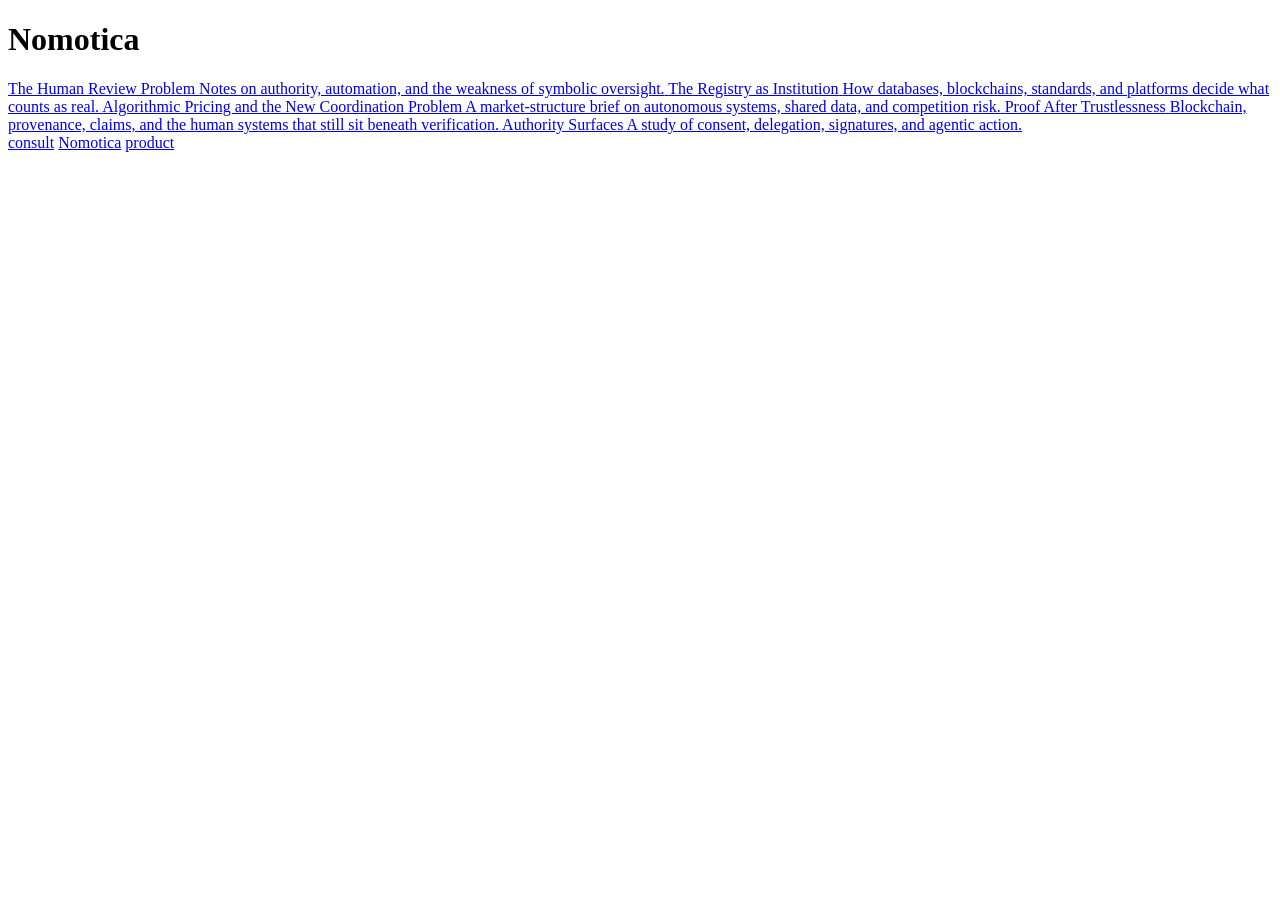
==== index.html @ ebc75185 "Create Nomotica static homepage" ====
<!doctype html>
<html lang="en">
<head>
  <meta charset="utf-8">
  <meta name="viewport" content="width=device-width, initial-scale=1">
  <title>Nomotica</title>
  <meta name="description" content="Nomotica is a journal-led research office for technology, law, markets, and human systems.">
  <link rel="stylesheet" href="styles.css">
</head>
<body>
  <main class="page home" aria-labelledby="page-title">
    <h1 id="page-title" class="visually-hidden">Nomotica</h1>

    <section class="release-list" aria-label="Research and releases">
      <a class="release" href="#">
        <span class="release-title">The Human Review Problem</span>
        <span class="release-meta">Notes on authority, automation, and the weakness of symbolic oversight.</span>
      </a>

      <a class="release" href="#">
        <span class="release-title">The Registry as Institution</span>
        <span class="release-meta">How databases, blockchains, standards, and platforms decide what counts as real.</span>
      </a>

      <a class="release" href="#">
        <span class="release-title">Algorithmic Pricing and the New Coordination Problem</span>
        <span class="release-meta">A market-structure brief on autonomous systems, shared data, and competition risk.</span>
      </a>

      <a class="release" href="#">
        <span class="release-title">Proof After Trustlessness</span>
        <span class="release-meta">Blockchain, provenance, claims, and the human systems that still sit beneath verification.</span>
      </a>

      <a class="release" href="#">
        <span class="release-title">Authority Surfaces</span>
        <span class="release-meta">A study of consent, delegation, signatures, and agentic action.</span>
      </a>
    </section>
  </main>

  <footer class="site-footer" aria-label="Site navigation">
    <a class="footer-link footer-left" href="consult.html">consult</a>
    <a class="brand" href="index.html" aria-label="Nomotica home">Nomotica</a>
    <a class="footer-link footer-right" href="product.html">product</a>
  </footer>
</body>
</html>
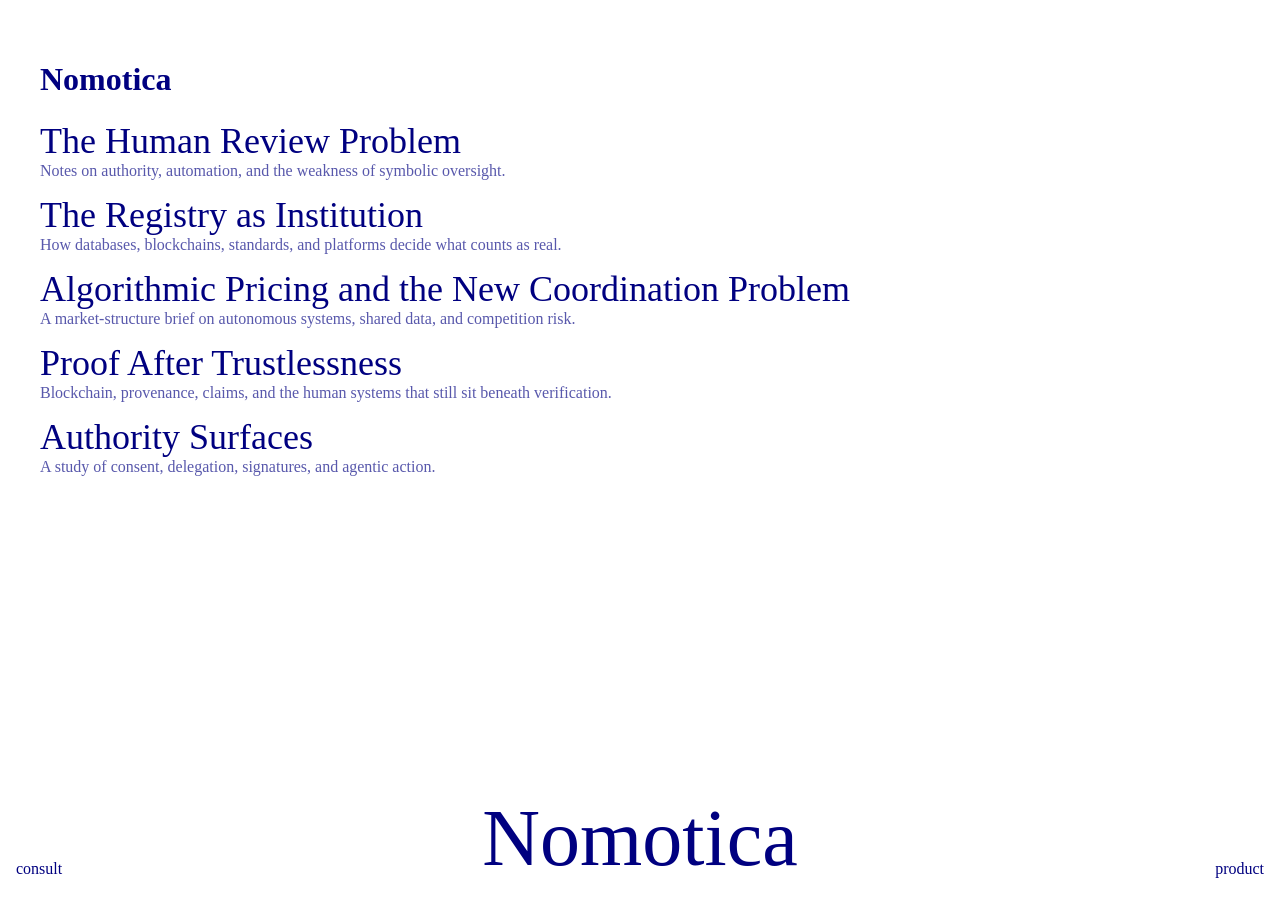
==== commit 16bd940b: "Point product link to products page" ====
--- a/index.html
+++ b/index.html
@@ -42,7 +42,7 @@
   <footer class="site-footer" aria-label="Site navigation">
     <a class="footer-link footer-left" href="consult.html">consult</a>
     <a class="brand" href="index.html" aria-label="Nomotica home">Nomotica</a>
-    <a class="footer-link footer-right" href="product.html">product</a>
+    <a class="footer-link footer-right" href="products.html">product</a>
   </footer>
 </body>
 </html>
--- a/styles.css
+++ b/styles.css
@@ -0,0 +1 @@
+body{margin:0;background:white;color:navy;font-family:serif}a{color:navy;text-decoration:none}.page{padding:40px 40px 130px}.release{display:block;margin:0 0 14px}.release-title{display:block;font-size:36px}.release-meta{display:block;font-size:16px;opacity:.65}.site-footer{position:fixed;left:0;right:0;bottom:0;background:white;padding:16px}.brand{display:block;text-align:center;font-size:80px}.footer-left{position:absolute;left:16px;bottom:22px}.footer-right{position:absolute;right:16px;bottom:22px}
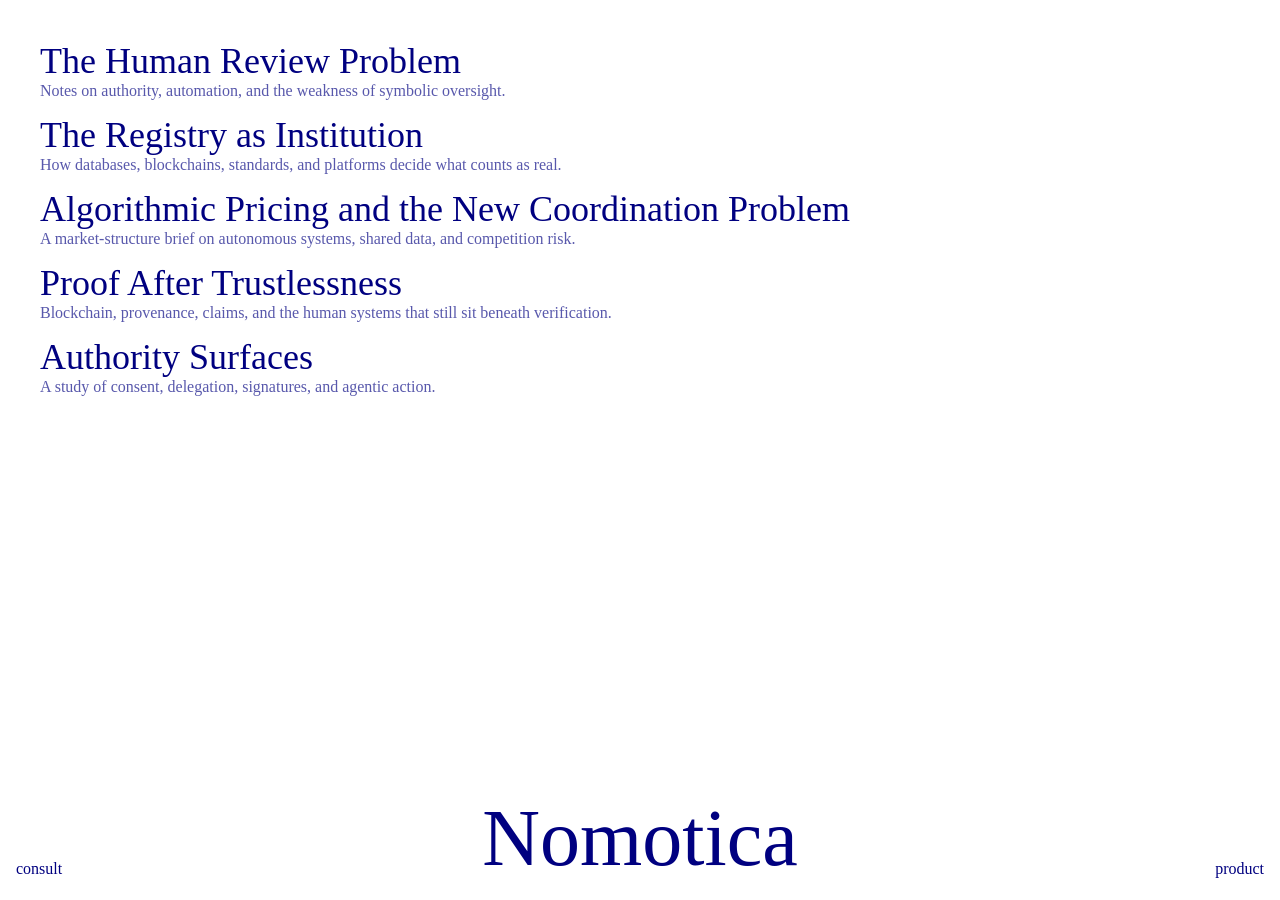
==== commit 202cf95a: "Remove list-start title" ====
--- a/index.html
+++ b/index.html
@@ -8,9 +8,7 @@
   <link rel="stylesheet" href="styles.css">
 </head>
 <body>
-  <main class="page home" aria-labelledby="page-title">
-    <h1 id="page-title" class="visually-hidden">Nomotica</h1>
-
+  <main class="page home">
     <section class="release-list" aria-label="Research and releases">
       <a class="release" href="#">
         <span class="release-title">The Human Review Problem</span>
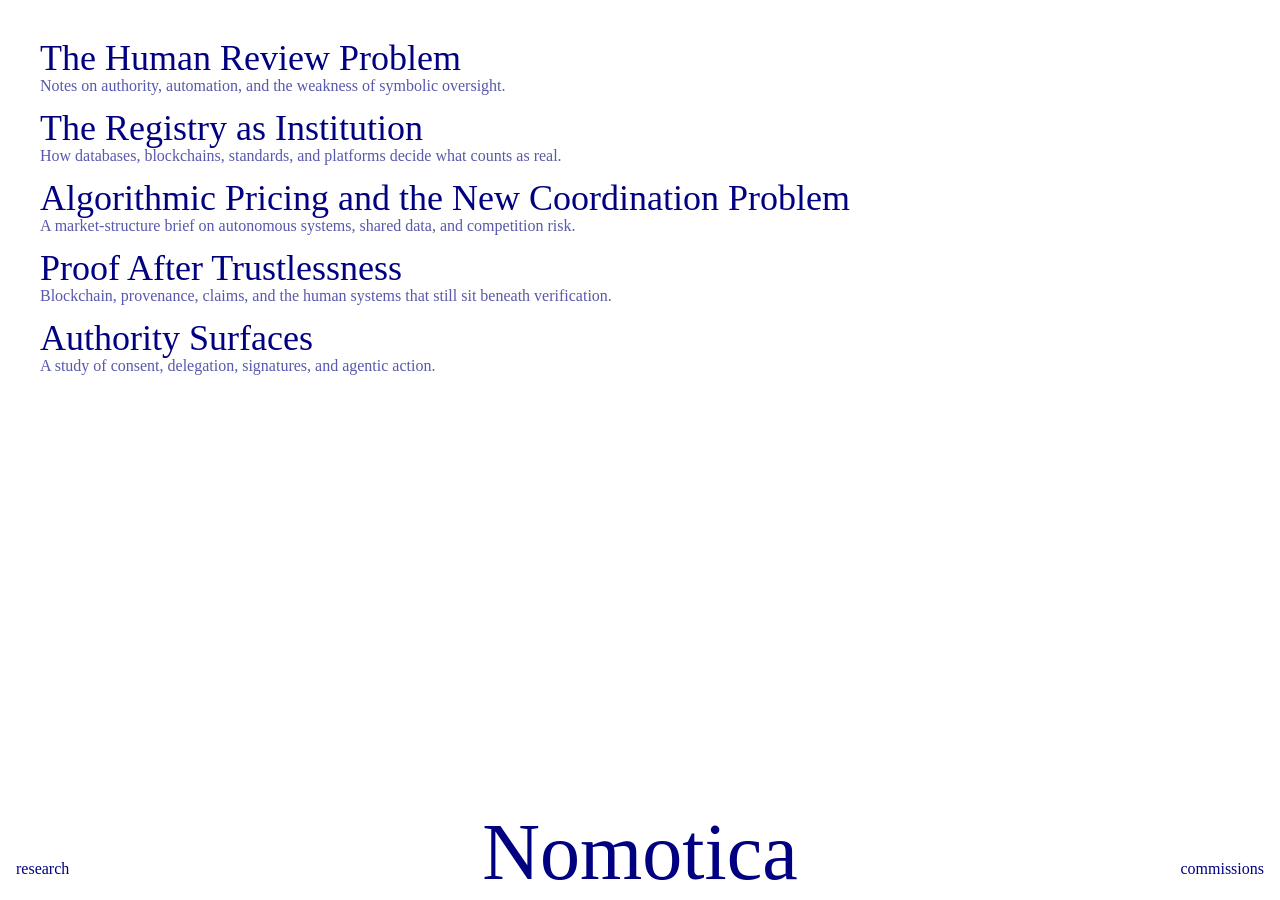
==== commit a93c6ec2: "Update footer navigation labels" ====
--- a/index.html
+++ b/index.html
@@ -38,9 +38,9 @@
   </main>
 
   <footer class="site-footer" aria-label="Site navigation">
-    <a class="footer-link footer-left" href="consult.html">consult</a>
+    <a class="footer-link footer-left" href="research.html">research</a>
     <a class="brand" href="index.html" aria-label="Nomotica home">Nomotica</a>
-    <a class="footer-link footer-right" href="products.html">product</a>
+    <a class="footer-link footer-right" href="commissions.html">commissions</a>
   </footer>
 </body>
 </html>
--- a/styles.css
+++ b/styles.css
@@ -1 +1 @@
-body{margin:0;background:white;color:navy;font-family:serif}a{color:navy;text-decoration:none}.page{padding:40px 40px 130px}.release{display:block;margin:0 0 14px}.release-title{display:block;font-size:36px}.release-meta{display:block;font-size:16px;opacity:.65}.site-footer{position:fixed;left:0;right:0;bottom:0;background:white;padding:16px}.brand{display:block;text-align:center;font-size:80px}.footer-left{position:absolute;left:16px;bottom:22px}.footer-right{position:absolute;right:16px;bottom:22px}+body{margin:0;background:white;color:navy;font-family:serif}a{color:navy;text-decoration:none}.page{padding:40px 40px 140px}.release{display:block;margin:0 0 14px}.release-title{display:block;font-size:36px;line-height:1}.release-meta{display:block;font-size:16px;line-height:1.25;opacity:.65}.site-footer{position:fixed;left:0;right:0;bottom:0;background:white;padding:16px}.brand{display:block;text-align:center;font-size:80px;line-height:.8}.footer-left{position:absolute;left:16px;bottom:22px}.footer-right{position:absolute;right:16px;bottom:22px}@media(max-width:700px){.page{padding:20px 18px 82px}.release{margin-bottom:12px}.release-title{font-size:27px}.release-meta{font-size:13px}.brand{font-size:40px;letter-spacing:-2px}.site-footer{padding:9px 74px 10px}.footer-left{left:12px;bottom:14px;font-size:16px}.footer-right{right:12px;bottom:14px;font-size:16px}}
